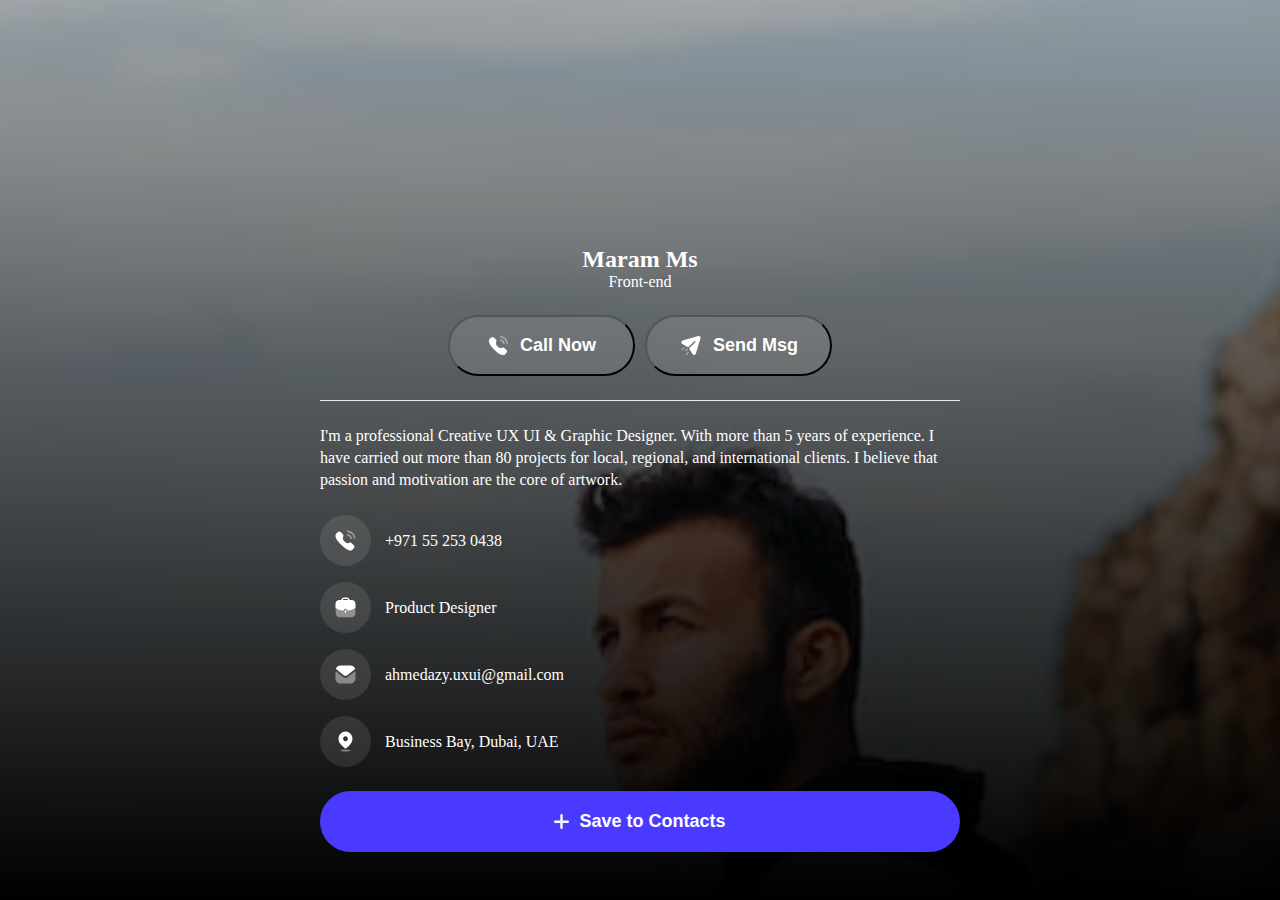
==== index.html @ 800660d2 "create profile" ====
<!DOCTYPE html>
<html lang="en">
  <head>
    <!-- Required meta tags -->
    <meta charset="utf-8" />
    <meta name="viewport" content="width=device-width, initial-scale=1" />

    <!-- Bootstrap CSS -->
    <link
      href="https://cdn.jsdelivr.net/npm/bootstrap@5.0.2/dist/css/bootstrap.min.css"
      rel="stylesheet"
      integrity="sha384-EVSTQN3/azprG1Anm3QDgpJLIm9Nao0Yz1ztcQTwFspd3yD65VohhpuuCOmLASjC"
      crossorigin="anonymous"
    />
    <link rel="stylesheet" href="./css/style.css" />
    <title>Hello, world!</title>
  </head>
  <body>
    <main>
      <section class="profile">
        <div class="layout"></div>
        <div class="container">
          <div class="profile-info">
            <div class="info-details">
              <div class="info-names">
                <h1 class="profile-info-title">Maram Ms</h1>
                <span class="profile-indo-major">Front-end</span>
              </div>
              <div class="profile-btns">
                <button class="btn">
                    <svg width="23" height="23" viewBox="0 0 23 23" fill="none" xmlns="http://www.w3.org/2000/svg">
                        <path opacity="0.4" d="M13.8177 5.26134C13.3615 5.17707 12.9425 5.4682 12.8556 5.91352C12.7688 6.35884 13.0608 6.79363 13.5046 6.88077C14.8408 7.14126 15.8725 8.17555 16.134 9.5163V9.51726C16.2085 9.9032 16.5482 10.1838 16.9395 10.1838C16.992 10.1838 17.0445 10.179 17.098 10.1694C17.5418 10.0804 17.8338 9.64654 17.747 9.20026C17.3566 7.19776 15.8152 5.65112 13.8177 5.26134Z" fill="white"/>
                        <path opacity="0.4" d="M13.758 1.92435C13.5442 1.8937 13.3295 1.95691 13.1586 2.0929C12.983 2.2308 12.8733 2.43 12.8494 2.65314C12.7988 3.1042 13.1243 3.51217 13.5748 3.56293C16.6814 3.90961 19.096 6.32966 19.4453 9.44593C19.4921 9.86348 19.8424 10.1786 20.2604 10.1786C20.2919 10.1786 20.3224 10.1766 20.3539 10.1728C20.5725 10.1489 20.7672 10.0406 20.9046 9.86827C21.0411 9.69589 21.1031 9.48137 21.0783 9.26206C20.6431 5.37389 17.6339 2.35626 13.758 1.92435Z" fill="white"/>
                        <path fill-rule="evenodd" clip-rule="evenodd" d="M10.5722 12.4319C14.395 16.2537 15.2623 11.8323 17.6963 14.2646C20.0429 16.6106 21.3916 17.0806 18.4185 20.0529C18.0461 20.3521 15.68 23.9528 7.36449 15.6397C-0.952002 7.3255 2.6466 4.95693 2.94597 4.58462C5.92629 1.6041 6.3882 2.96066 8.7348 5.30661C11.1688 7.73997 6.7493 8.61006 10.5722 12.4319Z" fill="white"/>
                        </svg>
                        
                        
                    Call Now
                
                </button>
                <button class="btn">
                    <svg width="24" height="23" viewBox="0 0 24 23" fill="none" xmlns="http://www.w3.org/2000/svg">
                        <path d="M21.0347 2.47095C20.5555 1.98124 19.8464 1.80012 19.1851 1.99178L3.76553 6.44708C3.06786 6.64066 2.57336 7.19362 2.44015 7.89512C2.30407 8.61003 2.7794 9.51853 3.4004 9.89803L8.22178 12.842C8.71628 13.1449 9.35453 13.0692 9.76373 12.659L15.2847 7.13803C15.5626 6.84958 16.0226 6.84958 16.3005 7.13803C16.5784 7.41499 16.5784 7.86637 16.3005 8.15387L10.77 13.6748C10.3598 14.085 10.2832 14.7213 10.585 15.2168L13.5309 20.0564C13.8759 20.6304 14.4701 20.9572 15.1218 20.9572C15.1984 20.9572 15.2847 20.9572 15.3614 20.9467C16.1089 20.8518 16.703 20.3429 16.9234 19.6242L21.4947 4.32053C21.6959 3.66887 21.5139 2.9597 21.0347 2.47095Z" fill="white"/>
                        <path opacity="0.4" fill-rule="evenodd" clip-rule="evenodd" d="M3.38526 16.1074C3.20126 16.1074 3.01726 16.0375 2.87734 15.8966C2.59655 15.6158 2.59655 15.1616 2.87734 14.8808L4.18547 13.5717C4.46626 13.2919 4.92147 13.2919 5.20226 13.5717C5.48209 13.8525 5.48209 14.3077 5.20226 14.5885L3.89318 15.8966C3.75326 16.0375 3.56926 16.1074 3.38526 16.1074ZM6.98974 17.2502C6.80574 17.2502 6.62174 17.1802 6.48183 17.0393C6.20103 16.7585 6.20103 16.3043 6.48183 16.0235L7.78995 14.7144C8.07074 14.4346 8.52595 14.4346 8.80674 14.7144C9.08658 14.9952 9.08658 15.4504 8.80674 15.7312L7.49766 17.0393C7.35774 17.1802 7.17374 17.2502 6.98974 17.2502ZM7.23287 20.6695C7.37279 20.8104 7.55679 20.8803 7.74079 20.8803C7.92479 20.8803 8.10879 20.8104 8.2487 20.6695L9.55779 19.3614C9.83762 19.0806 9.83762 18.6254 9.55779 18.3446C9.277 18.0647 8.82179 18.0647 8.541 18.3446L7.23287 19.6537C6.95208 19.9344 6.95208 20.3887 7.23287 20.6695Z" fill="white"/>
                        </svg>
                        
                    Send Msg</button>
              </div>
            </div>

            <p class="profile-bio">
              I'm a professional Creative UX UI & Graphic Designer. With more
              than 5 years of experience. I have carried out more than 80
              projects for local, regional, and international clients. I believe
              that passion and motivation are the core of artwork.
            </p>

            <ul>
              <li>
                <div class="icons">
                  <svg
                    width="25"
                    height="25"
                    viewBox="0 0 25 25"
                    fill="none"
                    xmlns="http://www.w3.org/2000/svg"
                  >
                    <path
                      opacity="0.4"
                      d="M14.9183 5.99C14.4422 5.90206 14.005 6.20586 13.9144 6.67054C13.8238 7.13522 14.1285 7.58891 14.5916 7.67984C15.9859 7.95166 17.0624 9.03092 17.3353 10.43V10.431C17.413 10.8337 17.7675 11.1265 18.1759 11.1265C18.2306 11.1265 18.2854 11.1215 18.3412 11.1115C18.8043 11.0186 19.109 10.5659 19.0184 10.1002C18.6111 8.01062 17.0027 6.39672 14.9183 5.99Z"
                      fill="white"
                    />
                    <path
                      opacity="0.4"
                      d="M14.8561 2.50793C14.633 2.47595 14.4089 2.54191 14.2307 2.68381C14.0474 2.82771 13.9329 3.03557 13.908 3.26841C13.8552 3.73908 14.1948 4.16479 14.6649 4.21776C17.9065 4.57951 20.4262 7.10477 20.7907 10.3565C20.8395 10.7922 21.205 11.121 21.6412 11.121C21.674 11.121 21.7059 11.119 21.7388 11.115C21.9668 11.09 22.17 10.9771 22.3134 10.7972C22.4558 10.6174 22.5206 10.3935 22.4947 10.1647C22.0405 6.10746 18.9005 2.95862 14.8561 2.50793Z"
                      fill="white"
                    />
                    <path
                      fill-rule="evenodd"
                      clip-rule="evenodd"
                      d="M11.5317 13.4724C15.5208 17.4604 16.4258 12.8467 18.9656 15.3848C21.4143 17.8328 22.8216 18.3232 19.7192 21.4247C19.3306 21.737 16.8616 25.4943 8.1846 16.8197C-0.493478 8.144 3.26158 5.67244 3.57397 5.28395C6.68387 2.17385 7.16586 3.58938 9.61449 6.03733C12.1544 8.5765 7.54266 9.48441 11.5317 13.4724Z"
                      fill="white"
                    />
                  </svg>
                </div>
                +971 55 253 0438
              </li>

              <li>
                <div class="icons">
                  <svg
                    width="25"
                    height="25"
                    viewBox="0 0 25 25"
                    fill="none"
                    xmlns="http://www.w3.org/2000/svg"
                  >
                    <path
                      opacity="0.4"
                      d="M2.50024 11.5786C2.55024 13.9166 2.69024 17.9156 2.71024 18.3566C2.78124 19.2996 3.14224 20.2526 3.70424 20.9246C4.48624 21.8676 5.44924 22.2886 6.79224 22.2886C8.64824 22.2986 10.6942 22.2986 12.6812 22.2986C14.6762 22.2986 16.6122 22.2986 18.2472 22.2886C19.5712 22.2886 20.5642 21.8566 21.3362 20.9246C21.8982 20.2526 22.2592 19.2896 22.3102 18.3566C22.3302 17.9856 22.4302 13.6446 22.4902 11.5786H2.50024Z"
                      fill="white"
                    />
                    <path
                      d="M11.7454 15.8843V17.1783C11.7454 17.5923 12.0814 17.9283 12.4954 17.9283C12.9094 17.9283 13.2454 17.5923 13.2454 17.1783V15.8843C13.2454 15.4703 12.9094 15.1343 12.4954 15.1343C12.0814 15.1343 11.7454 15.4703 11.7454 15.8843Z"
                      fill="white"
                    />
                    <path
                      fill-rule="evenodd"
                      clip-rule="evenodd"
                      d="M10.7112 15.0565C10.6112 15.4195 10.2622 15.6515 9.88424 15.6015C7.33324 15.2455 4.89524 14.3405 2.83724 12.9815C2.62624 12.8435 2.50024 12.6075 2.50024 12.3555V8.88949C2.50024 6.78949 4.21224 5.08149 6.31724 5.08149H8.28424C8.47224 3.62949 9.70224 2.50049 11.2042 2.50049H13.7862C15.2872 2.50049 16.5182 3.62949 16.7062 5.08149H18.6832C20.7822 5.08149 22.4902 6.78949 22.4902 8.88949V12.3555C22.4902 12.6075 22.3632 12.8425 22.1542 12.9815C20.0922 14.3465 17.6442 15.2555 15.0762 15.6105C15.0412 15.6155 15.0072 15.6175 14.9732 15.6175C14.6342 15.6175 14.3312 15.3885 14.2462 15.0525C14.0442 14.2565 13.3212 13.6995 12.4902 13.6995C11.6482 13.6995 10.9332 14.2445 10.7112 15.0565ZM13.7862 4.00049H11.2042C10.5312 4.00049 9.96924 4.46049 9.80124 5.08149H15.1882C15.0202 4.46049 14.4582 4.00049 13.7862 4.00049Z"
                      fill="white"
                    />
                  </svg>
                </div>
                Product Designer
              </li>

              <li>
                <div class="icons">
                  <svg
                    width="25"
                    height="25"
                    viewBox="0 0 25 25"
                    fill="none"
                    xmlns="http://www.w3.org/2000/svg"
                  >
                    <path
                      opacity="0.4"
                      d="M22.5 16.44C22.5 19.23 20.26 21.49 17.47 21.5H17.46H7.55C4.77 21.5 2.5 19.25 2.5 16.46V16.45C2.5 16.45 2.506 12.024 2.514 9.798C2.515 9.38 2.995 9.146 3.322 9.406C5.698 11.291 9.947 14.728 10 14.773C10.71 15.342 11.61 15.663 12.53 15.663C13.45 15.663 14.35 15.342 15.06 14.762C15.113 14.727 19.267 11.393 21.679 9.477C22.007 9.216 22.489 9.45 22.49 9.867C22.5 12.076 22.5 16.44 22.5 16.44Z"
                      fill="white"
                    />
                    <path
                      d="M21.9761 6.17351C21.1101 4.54151 19.4061 3.49951 17.5301 3.49951H7.55013C5.67413 3.49951 3.97013 4.54151 3.10413 6.17351C2.91013 6.53851 3.00213 6.99351 3.32513 7.25151L10.7501 13.1905C11.2701 13.6105 11.9001 13.8195 12.5301 13.8195C12.5341 13.8195 12.5371 13.8195 12.5401 13.8195C12.5431 13.8195 12.5471 13.8195 12.5501 13.8195C13.1801 13.8195 13.8101 13.6105 14.3301 13.1905L21.7551 7.25151C22.0781 6.99351 22.1701 6.53851 21.9761 6.17351Z"
                      fill="white"
                    />
                  </svg>
                </div>
                ahmedazy.uxui@gmail.com
              </li>

              <li>
                <div class="icons">
                  <svg
                    width="25"
                    height="25"
                    viewBox="0 0 25 25"
                    fill="none"
                    xmlns="http://www.w3.org/2000/svg"
                  >
                    <path
                      fill-rule="evenodd"
                      clip-rule="evenodd"
                      d="M9.03162 3.43677C11.2165 2.16727 13.902 2.18946 16.0664 3.49489C18.2095 4.82691 19.512 7.20418 19.4998 9.76144C19.45 12.3019 18.0533 14.69 16.3075 16.5361C15.2998 17.6064 14.1726 18.5528 12.9488 19.356C12.8228 19.4289 12.6848 19.4777 12.5415 19.5C12.4036 19.4941 12.2693 19.4534 12.1508 19.3814C10.2824 18.1746 8.64334 16.634 7.31233 14.834C6.19859 13.3314 5.56584 11.516 5.5 9.63442C5.49856 7.07225 6.84677 4.70627 9.03162 3.43677ZM10.2942 10.6948C10.6617 11.6008 11.5292 12.1918 12.4916 12.1918C13.1221 12.1964 13.7282 11.9438 14.1748 11.4905C14.6214 11.0371 14.8715 10.4206 14.8692 9.77838C14.8726 8.79804 14.2955 7.91231 13.4073 7.53477C12.5191 7.15723 11.495 7.36235 10.8133 8.05435C10.1316 8.74635 9.92664 9.78872 10.2942 10.6948Z"
                      fill="white"
                    />
                    <ellipse
                      opacity="0.4"
                      cx="12.5"
                      cy="21.5"
                      rx="5"
                      ry="1"
                      fill="white"
                    />
                  </svg>
                </div>
                Business Bay, Dubai, UAE
              </li>
            </ul>

            <button class="btn-save">
                <svg width="15" height="15" viewBox="0 0 15 15" fill="none" xmlns="http://www.w3.org/2000/svg">
                    <rect y="6.6001" width="15" height="2.4" rx="1.2" fill="white"/>
                    <rect x="8.69995" width="15" height="2.4" rx="1.2" transform="rotate(90 8.69995 0)" fill="white"/>
                    <mask id="mask0_70_308" style="mask-type:alpha" maskUnits="userSpaceOnUse" x="0" y="6" width="15" height="3">
                    <rect y="6.6001" width="15" height="2.4" rx="1.2" fill="#B7B0FF"/>
                    </mask>
                    <g mask="url(#mask0_70_308)">
                    <rect x="8.69995" y="0.300049" width="15" height="2.4" rx="1.2" transform="rotate(90 8.69995 0.300049)" fill="#E6E6E6"/>
                    </g>
                    </svg>
                    

                    Save to Contacts
                    
            </button>
          </div>
        </div>
      </section>
    </main>

    <!-- Option 1: Bootstrap Bundle with Popper -->
    <script
      src="https://cdn.jsdelivr.net/npm/bootstrap@5.0.2/dist/js/bootstrap.bundle.min.js"
      integrity="sha384-MrcW6ZMFYlzcLA8Nl+NtUVF0sA7MsXsP1UyJoMp4YLEuNSfAP+JcXn/tWtIaxVXM"
      crossorigin="anonymous"
    ></script>
  </body>
</html>
---- css/style.css ----
*{
    padding: 0;
    margin: 0;
    box-sizing: border-box;
}
/* profile one style */
/* 
@media (max-width: 575.98px)  { 
    .profile{
        background: url('/images/image1.png') no-repeat;
        width: 100vh;
        height: 100vh;
        position: relative;
        }
        .layout{
            position: absolute;
            width: 100%;
            height: 100%;
            background: linear-gradient(rgba(0, 0, 0, 0.31), rgba(0, 0, 0, 1));
        }
   
       
 } */


 .profile{
    background: url('/images/image1.png') no-repeat;
    height: 100vh;
    position: relative;
    background-size: cover;
    }
    .layout{
        position: absolute;
        width: 100%;
        height: 100%;
        background: linear-gradient(rgba(0, 0, 0, 0.31), rgba(0, 0, 0, 1));
    }
    .container{
        height: 100vh;
    }
    .profile-info{
        position: absolute;
        top: 61%;
        left: 50%;
        transform: translate(-50%, -50%);
        display: flex;
        flex-direction: column;
        gap: 24px;
     
    }
    .info-details{
        display: flex;
        flex-direction: column;
        justify-content: center;
        align-items: center;
        width: 100%;
        gap: 24px;
    }
    .info-details::after{
        content: '';
        height: 1px;
        bottom: 0;
        left: 0;
        width: 100%;
        background-color:rgba(233, 233, 233, 1);
    }
    .info-names{
        text-align: center;
    }
    .profile-info-title{
        font-weight: 700;
        font-size: 24px;
        color:#fff;
    }
    .profile-indo-major{
        font-weight: 400;
        font-size: 16px;
        color: #fff;
    }
    .profile-btns{
        display:  flex;
        justify-content: space-between;
        gap: 10px;
    }
    .btn{
        height:61px;
        width:187px;
        border-radius: 100px;
        background-color: rgba(255, 255, 255, 0.1);
        color: #fff;
        font-weight: 700;
        font-size: 18px;
        display: flex;
        justify-content: center;
        align-items: center;
        gap: 10px;
    }

    .profile-bio{
        font-size: 16px;
        font-weight: 400;
        color: #fff;
        line-height: 22px;
    }
    ul{
        list-style: none;
        padding: 0;
        display: flex;
        flex-direction: column;
        gap: 16px;
    }
ul > li {
    display: flex;
    align-items: center;
    gap: 14px;
    color: #fff;
}
    .icons{
        background-color: rgba(255, 255, 255, 0.1);
        width: 51px;
        height: 51px;
        border-radius: 100px;
        display: flex;
        justify-content: center;
        align-items: center;
    }

    .btn-save{
        background-color: rgba(74, 58, 255, 1);
        border-radius: 66px;
        height: 61px;
        width: 100%;
        border: none;
        padding: 20px 37px;
        color: #fff;
        font-size: 18px;
        font-weight: 700;
        display: flex;
        align-items: center;
        justify-content: center;
        gap: 10px;
    }
    /* .container{
        display: flex;
        justify-content: center;
        align-items: center;
        flex-direction: column;
        z-index: 1;
        position: absolute;
        height: 100vh;
    }
    .profile-info-title{
        font-weight: 700;
        font-size: 24px;
        color:#fff;
    }
    .profile-indo-major{
        font-weight: 400;
        font-size: 16px;
        color: #fff;
    }
    .profile-btns{
        display:  flex;
        justify-content: space-between;
    }
    .btn{
        width: 61px;
        height: 187px;
        border-radius: 100px;
        background-color: rgba(255, 255, 255, 0.1);
    } */
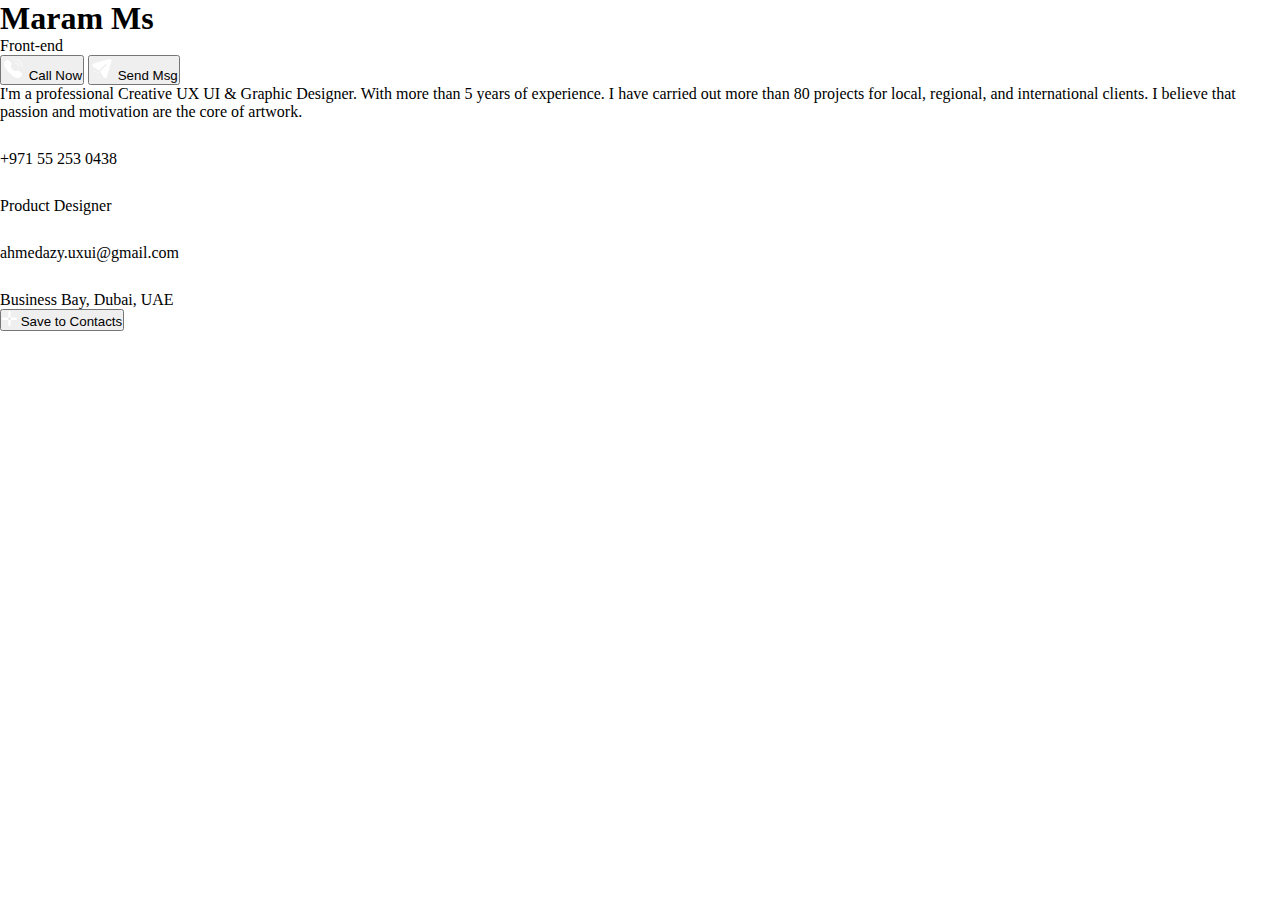
==== commit b01b143b: "edit style css" ====
--- a/index.html
+++ b/index.html
@@ -17,7 +17,6 @@
   </head>
   <body>
     <main>
-      <section class="profile">
         <div class="layout"></div>
         <div class="container">
           <div class="profile-info">
@@ -185,7 +184,7 @@
             </button>
           </div>
         </div>
-      </section>
+    
     </main>
 
     <!-- Option 1: Bootstrap Bundle with Popper -->
--- a/css/style.css
+++ b/css/style.css
@@ -1,171 +1,130 @@
-*{
-    padding: 0;
-    margin: 0;
-    box-sizing: border-box;
+* {
+  padding: 0;
+  margin: 0;
+  box-sizing: border-box;
 }
 /* profile one style */
-/* 
-@media (max-width: 575.98px)  { 
-    .profile{
-        background: url('/images/image1.png') no-repeat;
-        width: 100vh;
-        height: 100vh;
-        position: relative;
-        }
-        .layout{
-            position: absolute;
-            width: 100%;
-            height: 100%;
-            background: linear-gradient(rgba(0, 0, 0, 0.31), rgba(0, 0, 0, 1));
-        }
-   
-       
- } */
-
-
- .profile{
-    background: url('/images/image1.png') no-repeat;
+@media (max-width: 575.98px) {
+  main {
+    background: url("/images/image1.png") no-repeat;
     height: 100vh;
     position: relative;
     background-size: cover;
-    }
-    .layout{
-        position: absolute;
-        width: 100%;
-        height: 100%;
-        background: linear-gradient(rgba(0, 0, 0, 0.31), rgba(0, 0, 0, 1));
-    }
-    .container{
-        height: 100vh;
-    }
-    .profile-info{
-        position: absolute;
-        top: 61%;
-        left: 50%;
-        transform: translate(-50%, -50%);
-        display: flex;
-        flex-direction: column;
-        gap: 24px;
-     
-    }
-    .info-details{
-        display: flex;
-        flex-direction: column;
-        justify-content: center;
-        align-items: center;
-        width: 100%;
-        gap: 24px;
-    }
-    .info-details::after{
-        content: '';
-        height: 1px;
-        bottom: 0;
-        left: 0;
-        width: 100%;
-        background-color:rgba(233, 233, 233, 1);
-    }
-    .info-names{
-        text-align: center;
-    }
-    .profile-info-title{
-        font-weight: 700;
-        font-size: 24px;
-        color:#fff;
-    }
-    .profile-indo-major{
-        font-weight: 400;
-        font-size: 16px;
-        color: #fff;
-    }
-    .profile-btns{
-        display:  flex;
-        justify-content: space-between;
-        gap: 10px;
-    }
-    .btn{
-        height:61px;
-        width:187px;
-        border-radius: 100px;
-        background-color: rgba(255, 255, 255, 0.1);
-        color: #fff;
-        font-weight: 700;
-        font-size: 18px;
-        display: flex;
-        justify-content: center;
-        align-items: center;
-        gap: 10px;
-    }
+    display: flex;
+    justify-content: center;
+    align-items: center;
+    background-position: center;
+  }
 
-    .profile-bio{
-        font-size: 16px;
-        font-weight: 400;
-        color: #fff;
-        line-height: 22px;
-    }
-    ul{
-        list-style: none;
-        padding: 0;
-        display: flex;
-        flex-direction: column;
-        gap: 16px;
-    }
-ul > li {
+  .layout {
+    position: absolute;
+    width: 100%;
+    height: 100%;
+    background: linear-gradient(rgba(0, 0, 0, 0.31), rgba(0, 0, 0, 1));
+  }
+  .container {
+    top: 26%;
+    position: absolute;
+    margin: auto;
+    width: 85%;
+  }
+
+  .profile-info {
+    display: flex;
+    flex-direction: column;
+    gap: 24px;
+  }
+  .info-details {
+    display: flex;
+    flex-direction: column;
+    justify-content: center;
+    align-items: center;
+    width: 100%;
+    gap: 24px;
+  }
+  .info-details::after {
+    content: "";
+    height: 1px;
+    bottom: 0;
+    left: 0;
+    width: 100%;
+    background-color: rgba(233, 233, 233, 1);
+  }
+  .info-names {
+    text-align: center;
+  }
+  .profile-info-title {
+    font-weight: 700;
+    font-size: 24px;
+    color: #fff;
+  }
+  .profile-indo-major {
+    font-weight: 400;
+    font-size: 16px;
+    color: #fff;
+  }
+  .profile-btns {
+    display: flex;
+    justify-content: space-between;
+    gap: 10px;
+    width: 100%;
+  }
+  .btn {
+    height: 61px;
+    width: 187px;
+    border-radius: 100px;
+    background-color: rgba(255, 255, 255, 0.1);
+    color: #fff;
+    font-weight: 700;
+    font-size: 18px;
+    display: flex;
+    justify-content: center;
+    align-items: center;
+    gap: 10px;
+  }
+
+  .profile-bio {
+    font-size: 16px;
+    font-weight: 400;
+    color: #fff;
+    line-height: 22px;
+  }
+  ul {
+    list-style: none;
+    padding: 0;
+    display: flex;
+    flex-direction: column;
+    gap: 16px;
+  }
+  ul > li {
     display: flex;
     align-items: center;
     gap: 14px;
     color: #fff;
+  }
+  .icons {
+    background-color: rgba(255, 255, 255, 0.1);
+    width: 51px;
+    height: 51px;
+    border-radius: 100px;
+    display: flex;
+    justify-content: center;
+    align-items: center;
+  }
+
+  .btn-save {
+    background-color: rgba(74, 58, 255, 1);
+    border-radius: 66px;
+    height: 61px;
+    width: 100%;
+    border: none;
+    padding: 20px 37px;
+    color: #fff;
+    font-size: 18px;
+    font-weight: 700;
+    display: flex;
+    align-items: center;
+    justify-content: center;
+    gap: 10px;
+  }
 }
-    .icons{
-        background-color: rgba(255, 255, 255, 0.1);
-        width: 51px;
-        height: 51px;
-        border-radius: 100px;
-        display: flex;
-        justify-content: center;
-        align-items: center;
-    }
-
-    .btn-save{
-        background-color: rgba(74, 58, 255, 1);
-        border-radius: 66px;
-        height: 61px;
-        width: 100%;
-        border: none;
-        padding: 20px 37px;
-        color: #fff;
-        font-size: 18px;
-        font-weight: 700;
-        display: flex;
-        align-items: center;
-        justify-content: center;
-        gap: 10px;
-    }
-    /* .container{
-        display: flex;
-        justify-content: center;
-        align-items: center;
-        flex-direction: column;
-        z-index: 1;
-        position: absolute;
-        height: 100vh;
-    }
-    .profile-info-title{
-        font-weight: 700;
-        font-size: 24px;
-        color:#fff;
-    }
-    .profile-indo-major{
-        font-weight: 400;
-        font-size: 16px;
-        color: #fff;
-    }
-    .profile-btns{
-        display:  flex;
-        justify-content: space-between;
-    }
-    .btn{
-        width: 61px;
-        height: 187px;
-        border-radius: 100px;
-        background-color: rgba(255, 255, 255, 0.1);
-    } */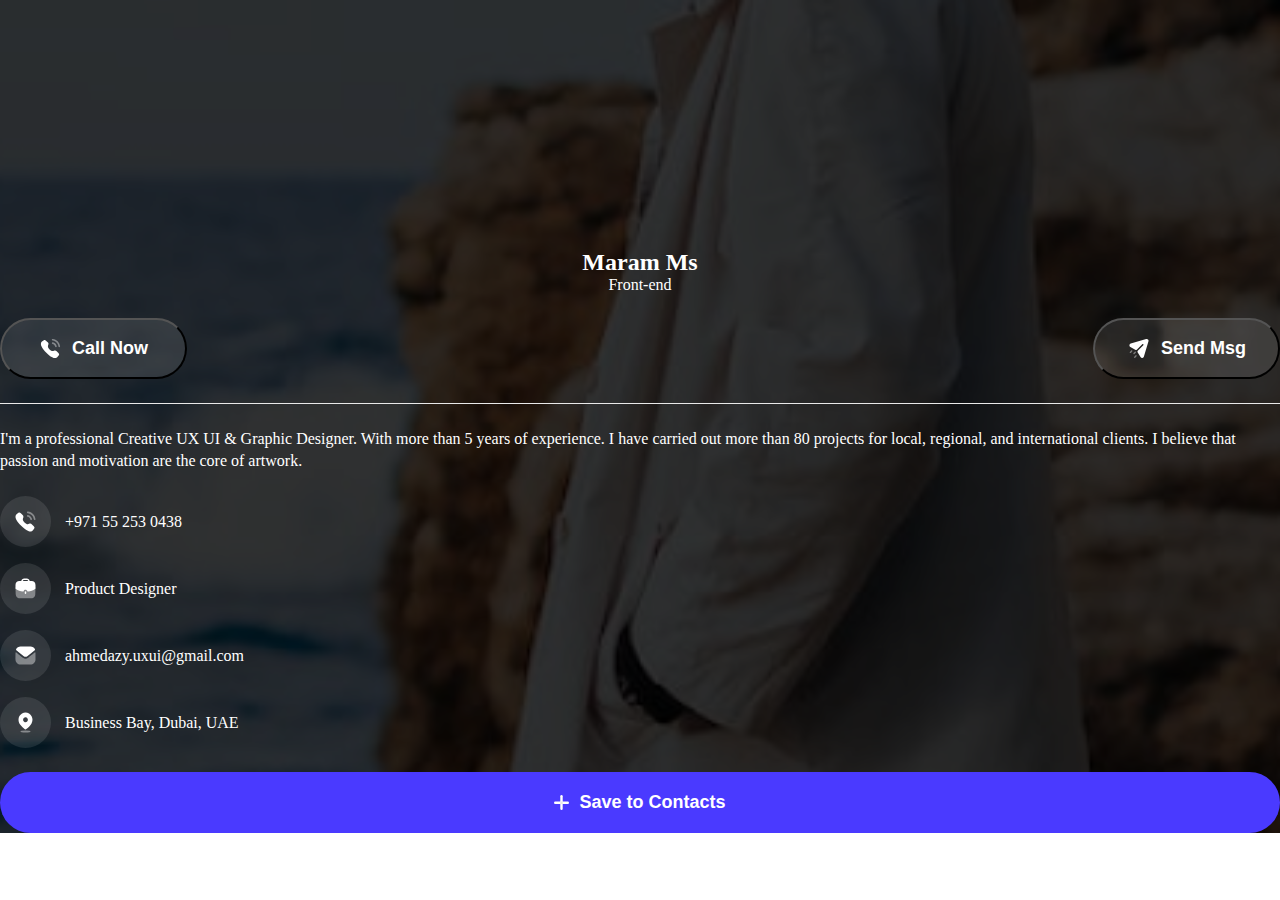
==== commit 94047a53: "edit index page" ====
--- a/index.html
+++ b/index.html
@@ -16,175 +16,180 @@
     <title>Hello, world!</title>
   </head>
   <body>
-    <main>
-        <div class="layout"></div>
-        <div class="container">
-          <div class="profile-info">
-            <div class="info-details">
-              <div class="info-names">
-                <h1 class="profile-info-title">Maram Ms</h1>
-                <span class="profile-indo-major">Front-end</span>
-              </div>
-              <div class="profile-btns">
-                <button class="btn">
-                    <svg width="23" height="23" viewBox="0 0 23 23" fill="none" xmlns="http://www.w3.org/2000/svg">
-                        <path opacity="0.4" d="M13.8177 5.26134C13.3615 5.17707 12.9425 5.4682 12.8556 5.91352C12.7688 6.35884 13.0608 6.79363 13.5046 6.88077C14.8408 7.14126 15.8725 8.17555 16.134 9.5163V9.51726C16.2085 9.9032 16.5482 10.1838 16.9395 10.1838C16.992 10.1838 17.0445 10.179 17.098 10.1694C17.5418 10.0804 17.8338 9.64654 17.747 9.20026C17.3566 7.19776 15.8152 5.65112 13.8177 5.26134Z" fill="white"/>
-                        <path opacity="0.4" d="M13.758 1.92435C13.5442 1.8937 13.3295 1.95691 13.1586 2.0929C12.983 2.2308 12.8733 2.43 12.8494 2.65314C12.7988 3.1042 13.1243 3.51217 13.5748 3.56293C16.6814 3.90961 19.096 6.32966 19.4453 9.44593C19.4921 9.86348 19.8424 10.1786 20.2604 10.1786C20.2919 10.1786 20.3224 10.1766 20.3539 10.1728C20.5725 10.1489 20.7672 10.0406 20.9046 9.86827C21.0411 9.69589 21.1031 9.48137 21.0783 9.26206C20.6431 5.37389 17.6339 2.35626 13.758 1.92435Z" fill="white"/>
-                        <path fill-rule="evenodd" clip-rule="evenodd" d="M10.5722 12.4319C14.395 16.2537 15.2623 11.8323 17.6963 14.2646C20.0429 16.6106 21.3916 17.0806 18.4185 20.0529C18.0461 20.3521 15.68 23.9528 7.36449 15.6397C-0.952002 7.3255 2.6466 4.95693 2.94597 4.58462C5.92629 1.6041 6.3882 2.96066 8.7348 5.30661C11.1688 7.73997 6.7493 8.61006 10.5722 12.4319Z" fill="white"/>
-                        </svg>
-                        
-                        
-                    Call Now
-                
-                </button>
-                <button class="btn">
-                    <svg width="24" height="23" viewBox="0 0 24 23" fill="none" xmlns="http://www.w3.org/2000/svg">
-                        <path d="M21.0347 2.47095C20.5555 1.98124 19.8464 1.80012 19.1851 1.99178L3.76553 6.44708C3.06786 6.64066 2.57336 7.19362 2.44015 7.89512C2.30407 8.61003 2.7794 9.51853 3.4004 9.89803L8.22178 12.842C8.71628 13.1449 9.35453 13.0692 9.76373 12.659L15.2847 7.13803C15.5626 6.84958 16.0226 6.84958 16.3005 7.13803C16.5784 7.41499 16.5784 7.86637 16.3005 8.15387L10.77 13.6748C10.3598 14.085 10.2832 14.7213 10.585 15.2168L13.5309 20.0564C13.8759 20.6304 14.4701 20.9572 15.1218 20.9572C15.1984 20.9572 15.2847 20.9572 15.3614 20.9467C16.1089 20.8518 16.703 20.3429 16.9234 19.6242L21.4947 4.32053C21.6959 3.66887 21.5139 2.9597 21.0347 2.47095Z" fill="white"/>
-                        <path opacity="0.4" fill-rule="evenodd" clip-rule="evenodd" d="M3.38526 16.1074C3.20126 16.1074 3.01726 16.0375 2.87734 15.8966C2.59655 15.6158 2.59655 15.1616 2.87734 14.8808L4.18547 13.5717C4.46626 13.2919 4.92147 13.2919 5.20226 13.5717C5.48209 13.8525 5.48209 14.3077 5.20226 14.5885L3.89318 15.8966C3.75326 16.0375 3.56926 16.1074 3.38526 16.1074ZM6.98974 17.2502C6.80574 17.2502 6.62174 17.1802 6.48183 17.0393C6.20103 16.7585 6.20103 16.3043 6.48183 16.0235L7.78995 14.7144C8.07074 14.4346 8.52595 14.4346 8.80674 14.7144C9.08658 14.9952 9.08658 15.4504 8.80674 15.7312L7.49766 17.0393C7.35774 17.1802 7.17374 17.2502 6.98974 17.2502ZM7.23287 20.6695C7.37279 20.8104 7.55679 20.8803 7.74079 20.8803C7.92479 20.8803 8.10879 20.8104 8.2487 20.6695L9.55779 19.3614C9.83762 19.0806 9.83762 18.6254 9.55779 18.3446C9.277 18.0647 8.82179 18.0647 8.541 18.3446L7.23287 19.6537C6.95208 19.9344 6.95208 20.3887 7.23287 20.6695Z" fill="white"/>
-                        </svg>
-                        
-                    Send Msg</button>
-              </div>
-            </div>
-
-            <p class="profile-bio">
-              I'm a professional Creative UX UI & Graphic Designer. With more
-              than 5 years of experience. I have carried out more than 80
-              projects for local, regional, and international clients. I believe
-              that passion and motivation are the core of artwork.
-            </p>
-
-            <ul>
-              <li>
-                <div class="icons">
-                  <svg
-                    width="25"
-                    height="25"
-                    viewBox="0 0 25 25"
-                    fill="none"
-                    xmlns="http://www.w3.org/2000/svg"
-                  >
-                    <path
-                      opacity="0.4"
-                      d="M14.9183 5.99C14.4422 5.90206 14.005 6.20586 13.9144 6.67054C13.8238 7.13522 14.1285 7.58891 14.5916 7.67984C15.9859 7.95166 17.0624 9.03092 17.3353 10.43V10.431C17.413 10.8337 17.7675 11.1265 18.1759 11.1265C18.2306 11.1265 18.2854 11.1215 18.3412 11.1115C18.8043 11.0186 19.109 10.5659 19.0184 10.1002C18.6111 8.01062 17.0027 6.39672 14.9183 5.99Z"
-                      fill="white"
-                    />
-                    <path
-                      opacity="0.4"
-                      d="M14.8561 2.50793C14.633 2.47595 14.4089 2.54191 14.2307 2.68381C14.0474 2.82771 13.9329 3.03557 13.908 3.26841C13.8552 3.73908 14.1948 4.16479 14.6649 4.21776C17.9065 4.57951 20.4262 7.10477 20.7907 10.3565C20.8395 10.7922 21.205 11.121 21.6412 11.121C21.674 11.121 21.7059 11.119 21.7388 11.115C21.9668 11.09 22.17 10.9771 22.3134 10.7972C22.4558 10.6174 22.5206 10.3935 22.4947 10.1647C22.0405 6.10746 18.9005 2.95862 14.8561 2.50793Z"
-                      fill="white"
-                    />
-                    <path
-                      fill-rule="evenodd"
-                      clip-rule="evenodd"
-                      d="M11.5317 13.4724C15.5208 17.4604 16.4258 12.8467 18.9656 15.3848C21.4143 17.8328 22.8216 18.3232 19.7192 21.4247C19.3306 21.737 16.8616 25.4943 8.1846 16.8197C-0.493478 8.144 3.26158 5.67244 3.57397 5.28395C6.68387 2.17385 7.16586 3.58938 9.61449 6.03733C12.1544 8.5765 7.54266 9.48441 11.5317 13.4724Z"
-                      fill="white"
-                    />
-                  </svg>
+      <main>
+        <div class="profile">
+           <div class="layout"></div>
+
+            <div class="container">
+                <div class="profile-info">
+                   <div class="info-details">
+                    <div class="info-names">
+                      <h1 class="profile-info-title">Maram Ms</h1>
+                      <span class="profile-indo-major">Front-end</span>
+                    </div>
+                    <div class="profile-btns">
+                      <button class="btn">
+                          <svg width="23" height="23" viewBox="0 0 23 23" fill="none" xmlns="http://www.w3.org/2000/svg">
+                              <path opacity="0.4" d="M13.8177 5.26134C13.3615 5.17707 12.9425 5.4682 12.8556 5.91352C12.7688 6.35884 13.0608 6.79363 13.5046 6.88077C14.8408 7.14126 15.8725 8.17555 16.134 9.5163V9.51726C16.2085 9.9032 16.5482 10.1838 16.9395 10.1838C16.992 10.1838 17.0445 10.179 17.098 10.1694C17.5418 10.0804 17.8338 9.64654 17.747 9.20026C17.3566 7.19776 15.8152 5.65112 13.8177 5.26134Z" fill="white"/>
+                              <path opacity="0.4" d="M13.758 1.92435C13.5442 1.8937 13.3295 1.95691 13.1586 2.0929C12.983 2.2308 12.8733 2.43 12.8494 2.65314C12.7988 3.1042 13.1243 3.51217 13.5748 3.56293C16.6814 3.90961 19.096 6.32966 19.4453 9.44593C19.4921 9.86348 19.8424 10.1786 20.2604 10.1786C20.2919 10.1786 20.3224 10.1766 20.3539 10.1728C20.5725 10.1489 20.7672 10.0406 20.9046 9.86827C21.0411 9.69589 21.1031 9.48137 21.0783 9.26206C20.6431 5.37389 17.6339 2.35626 13.758 1.92435Z" fill="white"/>
+                              <path fill-rule="evenodd" clip-rule="evenodd" d="M10.5722 12.4319C14.395 16.2537 15.2623 11.8323 17.6963 14.2646C20.0429 16.6106 21.3916 17.0806 18.4185 20.0529C18.0461 20.3521 15.68 23.9528 7.36449 15.6397C-0.952002 7.3255 2.6466 4.95693 2.94597 4.58462C5.92629 1.6041 6.3882 2.96066 8.7348 5.30661C11.1688 7.73997 6.7493 8.61006 10.5722 12.4319Z" fill="white"/>
+                              </svg>
+                              
+                              
+                          Call Now
+                      
+                      </button>
+                      <button class="btn">
+                          <svg width="24" height="23" viewBox="0 0 24 23" fill="none" xmlns="http://www.w3.org/2000/svg">
+                              <path d="M21.0347 2.47095C20.5555 1.98124 19.8464 1.80012 19.1851 1.99178L3.76553 6.44708C3.06786 6.64066 2.57336 7.19362 2.44015 7.89512C2.30407 8.61003 2.7794 9.51853 3.4004 9.89803L8.22178 12.842C8.71628 13.1449 9.35453 13.0692 9.76373 12.659L15.2847 7.13803C15.5626 6.84958 16.0226 6.84958 16.3005 7.13803C16.5784 7.41499 16.5784 7.86637 16.3005 8.15387L10.77 13.6748C10.3598 14.085 10.2832 14.7213 10.585 15.2168L13.5309 20.0564C13.8759 20.6304 14.4701 20.9572 15.1218 20.9572C15.1984 20.9572 15.2847 20.9572 15.3614 20.9467C16.1089 20.8518 16.703 20.3429 16.9234 19.6242L21.4947 4.32053C21.6959 3.66887 21.5139 2.9597 21.0347 2.47095Z" fill="white"/>
+                              <path opacity="0.4" fill-rule="evenodd" clip-rule="evenodd" d="M3.38526 16.1074C3.20126 16.1074 3.01726 16.0375 2.87734 15.8966C2.59655 15.6158 2.59655 15.1616 2.87734 14.8808L4.18547 13.5717C4.46626 13.2919 4.92147 13.2919 5.20226 13.5717C5.48209 13.8525 5.48209 14.3077 5.20226 14.5885L3.89318 15.8966C3.75326 16.0375 3.56926 16.1074 3.38526 16.1074ZM6.98974 17.2502C6.80574 17.2502 6.62174 17.1802 6.48183 17.0393C6.20103 16.7585 6.20103 16.3043 6.48183 16.0235L7.78995 14.7144C8.07074 14.4346 8.52595 14.4346 8.80674 14.7144C9.08658 14.9952 9.08658 15.4504 8.80674 15.7312L7.49766 17.0393C7.35774 17.1802 7.17374 17.2502 6.98974 17.2502ZM7.23287 20.6695C7.37279 20.8104 7.55679 20.8803 7.74079 20.8803C7.92479 20.8803 8.10879 20.8104 8.2487 20.6695L9.55779 19.3614C9.83762 19.0806 9.83762 18.6254 9.55779 18.3446C9.277 18.0647 8.82179 18.0647 8.541 18.3446L7.23287 19.6537C6.95208 19.9344 6.95208 20.3887 7.23287 20.6695Z" fill="white"/>
+                              </svg>
+                              
+                          Send Msg</button>
+                    </div>
+                  </div>
+      
+                 <p class="profile-bio">
+                    I'm a professional Creative UX UI & Graphic Designer. With more
+                    than 5 years of experience. I have carried out more than 80
+                    projects for local, regional, and international clients. I believe
+                    that passion and motivation are the core of artwork.
+                  </p> 
+      
+                    <ul>
+                    <li>
+                      <div class="icons">
+                        <svg
+                          width="25"
+                          height="25"
+                          viewBox="0 0 25 25"
+                          fill="none"
+                          xmlns="http://www.w3.org/2000/svg"
+                        >
+                          <path
+                            opacity="0.4"
+                            d="M14.9183 5.99C14.4422 5.90206 14.005 6.20586 13.9144 6.67054C13.8238 7.13522 14.1285 7.58891 14.5916 7.67984C15.9859 7.95166 17.0624 9.03092 17.3353 10.43V10.431C17.413 10.8337 17.7675 11.1265 18.1759 11.1265C18.2306 11.1265 18.2854 11.1215 18.3412 11.1115C18.8043 11.0186 19.109 10.5659 19.0184 10.1002C18.6111 8.01062 17.0027 6.39672 14.9183 5.99Z"
+                            fill="white"
+                          />
+                          <path
+                            opacity="0.4"
+                            d="M14.8561 2.50793C14.633 2.47595 14.4089 2.54191 14.2307 2.68381C14.0474 2.82771 13.9329 3.03557 13.908 3.26841C13.8552 3.73908 14.1948 4.16479 14.6649 4.21776C17.9065 4.57951 20.4262 7.10477 20.7907 10.3565C20.8395 10.7922 21.205 11.121 21.6412 11.121C21.674 11.121 21.7059 11.119 21.7388 11.115C21.9668 11.09 22.17 10.9771 22.3134 10.7972C22.4558 10.6174 22.5206 10.3935 22.4947 10.1647C22.0405 6.10746 18.9005 2.95862 14.8561 2.50793Z"
+                            fill="white"
+                          />
+                          <path
+                            fill-rule="evenodd"
+                            clip-rule="evenodd"
+                            d="M11.5317 13.4724C15.5208 17.4604 16.4258 12.8467 18.9656 15.3848C21.4143 17.8328 22.8216 18.3232 19.7192 21.4247C19.3306 21.737 16.8616 25.4943 8.1846 16.8197C-0.493478 8.144 3.26158 5.67244 3.57397 5.28395C6.68387 2.17385 7.16586 3.58938 9.61449 6.03733C12.1544 8.5765 7.54266 9.48441 11.5317 13.4724Z"
+                            fill="white"
+                          />
+                        </svg>
+                      </div>
+                      +971 55 253 0438
+                    </li>
+      
+                    <li>
+                      <div class="icons">
+                        <svg
+                          width="25"
+                          height="25"
+                          viewBox="0 0 25 25"
+                          fill="none"
+                          xmlns="http://www.w3.org/2000/svg"
+                        >
+                          <path
+                            opacity="0.4"
+                            d="M2.50024 11.5786C2.55024 13.9166 2.69024 17.9156 2.71024 18.3566C2.78124 19.2996 3.14224 20.2526 3.70424 20.9246C4.48624 21.8676 5.44924 22.2886 6.79224 22.2886C8.64824 22.2986 10.6942 22.2986 12.6812 22.2986C14.6762 22.2986 16.6122 22.2986 18.2472 22.2886C19.5712 22.2886 20.5642 21.8566 21.3362 20.9246C21.8982 20.2526 22.2592 19.2896 22.3102 18.3566C22.3302 17.9856 22.4302 13.6446 22.4902 11.5786H2.50024Z"
+                            fill="white"
+                          />
+                          <path
+                            d="M11.7454 15.8843V17.1783C11.7454 17.5923 12.0814 17.9283 12.4954 17.9283C12.9094 17.9283 13.2454 17.5923 13.2454 17.1783V15.8843C13.2454 15.4703 12.9094 15.1343 12.4954 15.1343C12.0814 15.1343 11.7454 15.4703 11.7454 15.8843Z"
+                            fill="white"
+                          />
+                          <path
+                            fill-rule="evenodd"
+                            clip-rule="evenodd"
+                            d="M10.7112 15.0565C10.6112 15.4195 10.2622 15.6515 9.88424 15.6015C7.33324 15.2455 4.89524 14.3405 2.83724 12.9815C2.62624 12.8435 2.50024 12.6075 2.50024 12.3555V8.88949C2.50024 6.78949 4.21224 5.08149 6.31724 5.08149H8.28424C8.47224 3.62949 9.70224 2.50049 11.2042 2.50049H13.7862C15.2872 2.50049 16.5182 3.62949 16.7062 5.08149H18.6832C20.7822 5.08149 22.4902 6.78949 22.4902 8.88949V12.3555C22.4902 12.6075 22.3632 12.8425 22.1542 12.9815C20.0922 14.3465 17.6442 15.2555 15.0762 15.6105C15.0412 15.6155 15.0072 15.6175 14.9732 15.6175C14.6342 15.6175 14.3312 15.3885 14.2462 15.0525C14.0442 14.2565 13.3212 13.6995 12.4902 13.6995C11.6482 13.6995 10.9332 14.2445 10.7112 15.0565ZM13.7862 4.00049H11.2042C10.5312 4.00049 9.96924 4.46049 9.80124 5.08149H15.1882C15.0202 4.46049 14.4582 4.00049 13.7862 4.00049Z"
+                            fill="white"
+                          />
+                        </svg>
+                      </div>
+                      Product Designer
+                    </li>
+      
+                    <li>
+                      <div class="icons">
+                        <svg
+                          width="25"
+                          height="25"
+                          viewBox="0 0 25 25"
+                          fill="none"
+                          xmlns="http://www.w3.org/2000/svg"
+                        >
+                          <path
+                            opacity="0.4"
+                            d="M22.5 16.44C22.5 19.23 20.26 21.49 17.47 21.5H17.46H7.55C4.77 21.5 2.5 19.25 2.5 16.46V16.45C2.5 16.45 2.506 12.024 2.514 9.798C2.515 9.38 2.995 9.146 3.322 9.406C5.698 11.291 9.947 14.728 10 14.773C10.71 15.342 11.61 15.663 12.53 15.663C13.45 15.663 14.35 15.342 15.06 14.762C15.113 14.727 19.267 11.393 21.679 9.477C22.007 9.216 22.489 9.45 22.49 9.867C22.5 12.076 22.5 16.44 22.5 16.44Z"
+                            fill="white"
+                          />
+                          <path
+                            d="M21.9761 6.17351C21.1101 4.54151 19.4061 3.49951 17.5301 3.49951H7.55013C5.67413 3.49951 3.97013 4.54151 3.10413 6.17351C2.91013 6.53851 3.00213 6.99351 3.32513 7.25151L10.7501 13.1905C11.2701 13.6105 11.9001 13.8195 12.5301 13.8195C12.5341 13.8195 12.5371 13.8195 12.5401 13.8195C12.5431 13.8195 12.5471 13.8195 12.5501 13.8195C13.1801 13.8195 13.8101 13.6105 14.3301 13.1905L21.7551 7.25151C22.0781 6.99351 22.1701 6.53851 21.9761 6.17351Z"
+                            fill="white"
+                          />
+                        </svg>
+                      </div>
+                      ahmedazy.uxui@gmail.com
+                    </li>
+      
+                    <li>
+                      <div class="icons">
+                        <svg
+                          width="25"
+                          height="25"
+                          viewBox="0 0 25 25"
+                          fill="none"
+                          xmlns="http://www.w3.org/2000/svg"
+                        >
+                          <path
+                            fill-rule="evenodd"
+                            clip-rule="evenodd"
+                            d="M9.03162 3.43677C11.2165 2.16727 13.902 2.18946 16.0664 3.49489C18.2095 4.82691 19.512 7.20418 19.4998 9.76144C19.45 12.3019 18.0533 14.69 16.3075 16.5361C15.2998 17.6064 14.1726 18.5528 12.9488 19.356C12.8228 19.4289 12.6848 19.4777 12.5415 19.5C12.4036 19.4941 12.2693 19.4534 12.1508 19.3814C10.2824 18.1746 8.64334 16.634 7.31233 14.834C6.19859 13.3314 5.56584 11.516 5.5 9.63442C5.49856 7.07225 6.84677 4.70627 9.03162 3.43677ZM10.2942 10.6948C10.6617 11.6008 11.5292 12.1918 12.4916 12.1918C13.1221 12.1964 13.7282 11.9438 14.1748 11.4905C14.6214 11.0371 14.8715 10.4206 14.8692 9.77838C14.8726 8.79804 14.2955 7.91231 13.4073 7.53477C12.5191 7.15723 11.495 7.36235 10.8133 8.05435C10.1316 8.74635 9.92664 9.78872 10.2942 10.6948Z"
+                            fill="white"
+                          />
+                          <ellipse
+                            opacity="0.4"
+                            cx="12.5"
+                            cy="21.5"
+                            rx="5"
+                            ry="1"
+                            fill="white"
+                          />
+                        </svg>
+                      </div>
+                      Business Bay, Dubai, UAE
+                    </li>
+                  </ul>  
+      
+                  <button class="btn-save">
+                      <svg width="15" height="15" viewBox="0 0 15 15" fill="none" xmlns="http://www.w3.org/2000/svg">
+                          <rect y="6.6001" width="15" height="2.4" rx="1.2" fill="white"/>
+                          <rect x="8.69995" width="15" height="2.4" rx="1.2" transform="rotate(90 8.69995 0)" fill="white"/>
+                          <mask id="mask0_70_308" style="mask-type:alpha" maskUnits="userSpaceOnUse" x="0" y="6" width="15" height="3">
+                          <rect y="6.6001" width="15" height="2.4" rx="1.2" fill="#B7B0FF"/>
+                          </mask>
+                          <g mask="url(#mask0_70_308)">
+                          <rect x="8.69995" y="0.300049" width="15" height="2.4" rx="1.2" transform="rotate(90 8.69995 0.300049)" fill="#E6E6E6"/>
+                          </g>
+                          </svg>
+                          
+      
+                          Save to Contacts
+                          
+                  </button> 
                 </div>
-                +971 55 253 0438
-              </li>
-
-              <li>
-                <div class="icons">
-                  <svg
-                    width="25"
-                    height="25"
-                    viewBox="0 0 25 25"
-                    fill="none"
-                    xmlns="http://www.w3.org/2000/svg"
-                  >
-                    <path
-                      opacity="0.4"
-                      d="M2.50024 11.5786C2.55024 13.9166 2.69024 17.9156 2.71024 18.3566C2.78124 19.2996 3.14224 20.2526 3.70424 20.9246C4.48624 21.8676 5.44924 22.2886 6.79224 22.2886C8.64824 22.2986 10.6942 22.2986 12.6812 22.2986C14.6762 22.2986 16.6122 22.2986 18.2472 22.2886C19.5712 22.2886 20.5642 21.8566 21.3362 20.9246C21.8982 20.2526 22.2592 19.2896 22.3102 18.3566C22.3302 17.9856 22.4302 13.6446 22.4902 11.5786H2.50024Z"
-                      fill="white"
-                    />
-                    <path
-                      d="M11.7454 15.8843V17.1783C11.7454 17.5923 12.0814 17.9283 12.4954 17.9283C12.9094 17.9283 13.2454 17.5923 13.2454 17.1783V15.8843C13.2454 15.4703 12.9094 15.1343 12.4954 15.1343C12.0814 15.1343 11.7454 15.4703 11.7454 15.8843Z"
-                      fill="white"
-                    />
-                    <path
-                      fill-rule="evenodd"
-                      clip-rule="evenodd"
-                      d="M10.7112 15.0565C10.6112 15.4195 10.2622 15.6515 9.88424 15.6015C7.33324 15.2455 4.89524 14.3405 2.83724 12.9815C2.62624 12.8435 2.50024 12.6075 2.50024 12.3555V8.88949C2.50024 6.78949 4.21224 5.08149 6.31724 5.08149H8.28424C8.47224 3.62949 9.70224 2.50049 11.2042 2.50049H13.7862C15.2872 2.50049 16.5182 3.62949 16.7062 5.08149H18.6832C20.7822 5.08149 22.4902 6.78949 22.4902 8.88949V12.3555C22.4902 12.6075 22.3632 12.8425 22.1542 12.9815C20.0922 14.3465 17.6442 15.2555 15.0762 15.6105C15.0412 15.6155 15.0072 15.6175 14.9732 15.6175C14.6342 15.6175 14.3312 15.3885 14.2462 15.0525C14.0442 14.2565 13.3212 13.6995 12.4902 13.6995C11.6482 13.6995 10.9332 14.2445 10.7112 15.0565ZM13.7862 4.00049H11.2042C10.5312 4.00049 9.96924 4.46049 9.80124 5.08149H15.1882C15.0202 4.46049 14.4582 4.00049 13.7862 4.00049Z"
-                      fill="white"
-                    />
-                  </svg>
-                </div>
-                Product Designer
-              </li>
-
-              <li>
-                <div class="icons">
-                  <svg
-                    width="25"
-                    height="25"
-                    viewBox="0 0 25 25"
-                    fill="none"
-                    xmlns="http://www.w3.org/2000/svg"
-                  >
-                    <path
-                      opacity="0.4"
-                      d="M22.5 16.44C22.5 19.23 20.26 21.49 17.47 21.5H17.46H7.55C4.77 21.5 2.5 19.25 2.5 16.46V16.45C2.5 16.45 2.506 12.024 2.514 9.798C2.515 9.38 2.995 9.146 3.322 9.406C5.698 11.291 9.947 14.728 10 14.773C10.71 15.342 11.61 15.663 12.53 15.663C13.45 15.663 14.35 15.342 15.06 14.762C15.113 14.727 19.267 11.393 21.679 9.477C22.007 9.216 22.489 9.45 22.49 9.867C22.5 12.076 22.5 16.44 22.5 16.44Z"
-                      fill="white"
-                    />
-                    <path
-                      d="M21.9761 6.17351C21.1101 4.54151 19.4061 3.49951 17.5301 3.49951H7.55013C5.67413 3.49951 3.97013 4.54151 3.10413 6.17351C2.91013 6.53851 3.00213 6.99351 3.32513 7.25151L10.7501 13.1905C11.2701 13.6105 11.9001 13.8195 12.5301 13.8195C12.5341 13.8195 12.5371 13.8195 12.5401 13.8195C12.5431 13.8195 12.5471 13.8195 12.5501 13.8195C13.1801 13.8195 13.8101 13.6105 14.3301 13.1905L21.7551 7.25151C22.0781 6.99351 22.1701 6.53851 21.9761 6.17351Z"
-                      fill="white"
-                    />
-                  </svg>
-                </div>
-                ahmedazy.uxui@gmail.com
-              </li>
-
-              <li>
-                <div class="icons">
-                  <svg
-                    width="25"
-                    height="25"
-                    viewBox="0 0 25 25"
-                    fill="none"
-                    xmlns="http://www.w3.org/2000/svg"
-                  >
-                    <path
-                      fill-rule="evenodd"
-                      clip-rule="evenodd"
-                      d="M9.03162 3.43677C11.2165 2.16727 13.902 2.18946 16.0664 3.49489C18.2095 4.82691 19.512 7.20418 19.4998 9.76144C19.45 12.3019 18.0533 14.69 16.3075 16.5361C15.2998 17.6064 14.1726 18.5528 12.9488 19.356C12.8228 19.4289 12.6848 19.4777 12.5415 19.5C12.4036 19.4941 12.2693 19.4534 12.1508 19.3814C10.2824 18.1746 8.64334 16.634 7.31233 14.834C6.19859 13.3314 5.56584 11.516 5.5 9.63442C5.49856 7.07225 6.84677 4.70627 9.03162 3.43677ZM10.2942 10.6948C10.6617 11.6008 11.5292 12.1918 12.4916 12.1918C13.1221 12.1964 13.7282 11.9438 14.1748 11.4905C14.6214 11.0371 14.8715 10.4206 14.8692 9.77838C14.8726 8.79804 14.2955 7.91231 13.4073 7.53477C12.5191 7.15723 11.495 7.36235 10.8133 8.05435C10.1316 8.74635 9.92664 9.78872 10.2942 10.6948Z"
-                      fill="white"
-                    />
-                    <ellipse
-                      opacity="0.4"
-                      cx="12.5"
-                      cy="21.5"
-                      rx="5"
-                      ry="1"
-                      fill="white"
-                    />
-                  </svg>
-                </div>
-                Business Bay, Dubai, UAE
-              </li>
-            </ul>
-
-            <button class="btn-save">
-                <svg width="15" height="15" viewBox="0 0 15 15" fill="none" xmlns="http://www.w3.org/2000/svg">
-                    <rect y="6.6001" width="15" height="2.4" rx="1.2" fill="white"/>
-                    <rect x="8.69995" width="15" height="2.4" rx="1.2" transform="rotate(90 8.69995 0)" fill="white"/>
-                    <mask id="mask0_70_308" style="mask-type:alpha" maskUnits="userSpaceOnUse" x="0" y="6" width="15" height="3">
-                    <rect y="6.6001" width="15" height="2.4" rx="1.2" fill="#B7B0FF"/>
-                    </mask>
-                    <g mask="url(#mask0_70_308)">
-                    <rect x="8.69995" y="0.300049" width="15" height="2.4" rx="1.2" transform="rotate(90 8.69995 0.300049)" fill="#E6E6E6"/>
-                    </g>
-                    </svg>
-                    
-
-                    Save to Contacts
-                    
-            </button>
-          </div>
-        </div>
-    
+              </div> 
+          
+        </div> 
+     
+
     </main>
 
     <!-- Option 1: Bootstrap Bundle with Popper -->
--- a/css/style.css
+++ b/css/style.css
@@ -4,36 +4,34 @@
   box-sizing: border-box;
 }
 /* profile one style */
-@media (max-width: 575.98px) {
-  main {
-    background: url("/images/image1.png") no-repeat;
-    height: 100vh;
-    position: relative;
-    background-size: cover;
-    display: flex;
-    justify-content: center;
-    align-items: center;
-    background-position: center;
-  }
+.profile{
+  background: url('/images/image1.png');
+  background-repeat: no-repeat;
+  background-position: center;
+  background-size: cover;
+  position: relative;
+}
 
-  .layout {
-    position: absolute;
-    width: 100%;
-    height: 100%;
-    background: linear-gradient(rgba(0, 0, 0, 0.31), rgba(0, 0, 0, 1));
-  }
-  .container {
-    top: 26%;
-    position: absolute;
-    margin: auto;
-    width: 85%;
-  }
+.layout{
+  position: absolute;
+  top: 0;
+  bottom: 0;
+  left: 0;
+  right: 0;
+  background-color: rgba(0, 0, 0, 0.8);
+}
+.profile-info{
+  position: relative;
+  z-index: 1;
+  padding-top: 249px;
+  display: flex;
+  flex-direction: column;
+  gap: 24px;
+}
 
-  .profile-info {
-    display: flex;
-    flex-direction: column;
-    gap: 24px;
-  }
+
+
+
   .info-details {
     display: flex;
     flex-direction: column;
@@ -126,5 +124,5 @@
     align-items: center;
     justify-content: center;
     gap: 10px;
-  }
-}
+  } 
+
